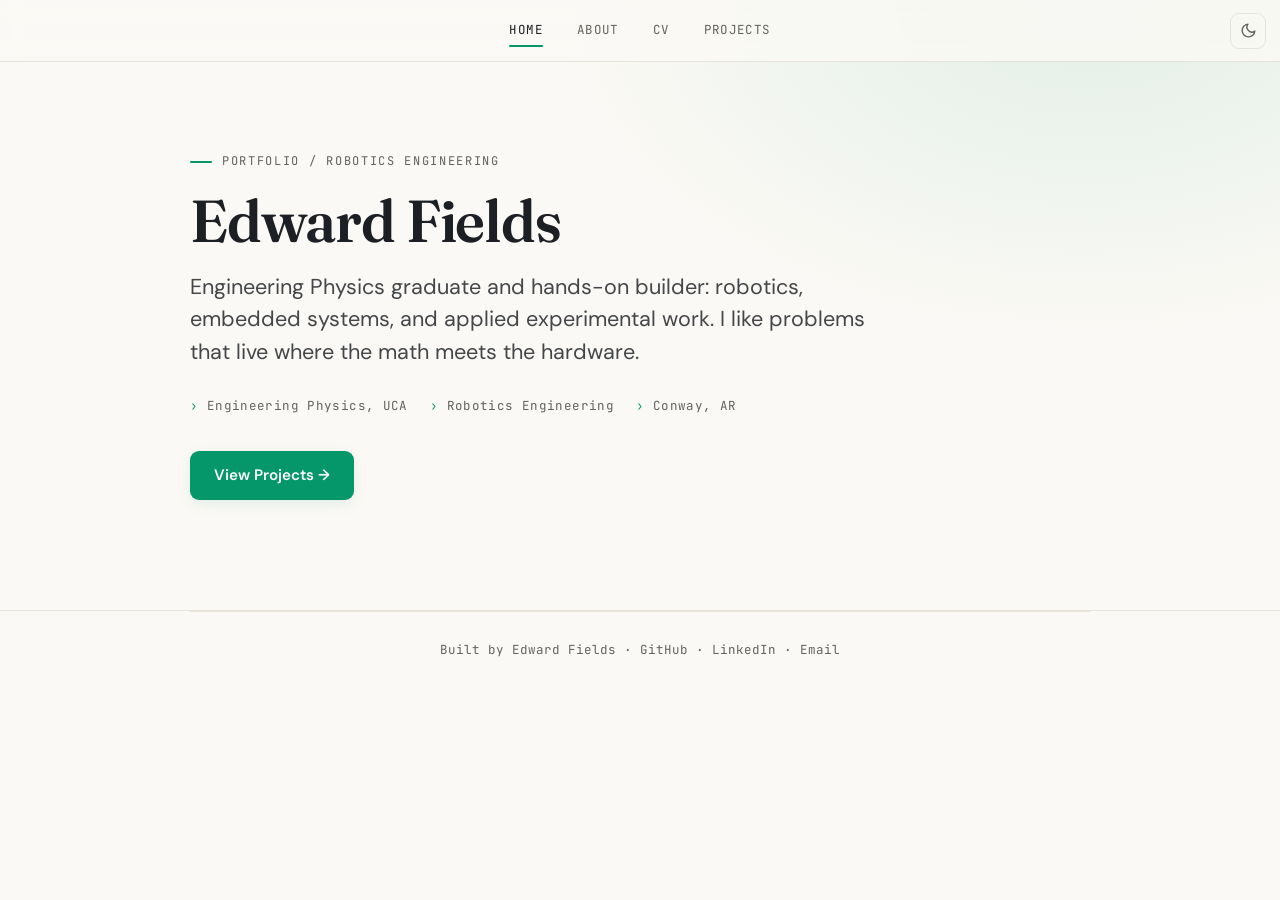
==== index.html @ 75e401c6 "Update index.html" ====
<!DOCTYPE html>
<html lang="en">
<head>
  <meta charset="UTF-8">
  <meta name="viewport" content="width=device-width, initial-scale=1.0">
  <title>Edward Fields — Robotics Engineer</title>
  <script>
    (function(){try{var s=localStorage.getItem('theme');var d=window.matchMedia&&matchMedia('(prefers-color-scheme:dark)').matches;document.documentElement.setAttribute('data-theme',s||(d?'dark':'light'));}catch(e){}})();
    function toggleTheme(){var el=document.documentElement;var n=el.getAttribute('data-theme')==='dark'?'light':'dark';el.setAttribute('data-theme',n);try{localStorage.setItem('theme',n);}catch(e){}}
  </script>
  <link rel="preconnect" href="https://fonts.googleapis.com">
  <link rel="preconnect" href="https://fonts.gstatic.com" crossorigin>
  <link href="https://fonts.googleapis.com/css2?family=DM+Sans:ital,opsz,wght@0,9..40,100..1000;1,9..40,100..1000&family=Fraunces:ital,opsz,wght@0,9..144,100..900;1,9..144,100..900&family=JetBrains+Mono:ital,wght@0,100..800;1,100..800&display=swap" rel="stylesheet">
  <link rel="stylesheet" href="style.css">
</head>
<body>
  <nav>
    <a href="index.html" class="active">Home</a>
    <a href="about.html">About</a>
    <a href="cv.html">CV</a>
    <a href="projects.html">Projects</a>
    <button class="theme-toggle" onclick="toggleTheme()" aria-label="Toggle dark mode" title="Toggle dark mode">
      <svg class="icon-moon" viewBox="0 0 24 24" fill="none" stroke="currentColor" stroke-width="2" stroke-linecap="round" stroke-linejoin="round"><path d="M21 12.79A9 9 0 1 1 11.21 3 7 7 0 0 0 21 12.79z"/></svg>
      <svg class="icon-sun" viewBox="0 0 24 24" fill="none" stroke="currentColor" stroke-width="2" stroke-linecap="round" stroke-linejoin="round"><circle cx="12" cy="12" r="4"/><path d="M12 2v2M12 20v2M4.93 4.93l1.41 1.41M17.66 17.66l1.41 1.41M2 12h2M20 12h2M6.34 17.66l-1.41 1.41M19.07 4.93l-1.41 1.41"/></svg>
    </button>
  </nav>

  <header class="hero">
    <div class="hero-inner">
      <p class="eyebrow">Portfolio / Robotics Engineering</p>
      <h1>Edward Fields</h1>
      <p class="lede">Engineering Physics graduate and hands-on builder: robotics,
      embedded systems, and applied experimental work. I like problems that live
      where the math meets the hardware.</p>
      <div class="spec-row">
        <span>Engineering Physics, UCA</span>
        <span>Robotics Engineering</span>
        <span>Conway, AR</span>
      </div>
      <a href="projects.html" class="btn">View Projects →</a>
    </div>
  </header>

  <footer>
    Built by Edward Fields · <a href="https://github.com/efieldsUCA" target="_blank" rel="noopener">GitHub</a>
                           · <a href="https://www.linkedin.com/in/edward-fields-895b80149/" target="_blank" rel="noopener">LinkedIn</a>
                           · <a href="mailto:edwardspike14@gmail.com">Email</a>
  </footer>
</body>
</html>
---- style.css ----
/* ============================================================
   Edward Fields — Portfolio
   Theme: Warm Editorial. Fraunces / DM Sans / JetBrains Mono.
   Warm paper + emerald. Light/dark via [data-theme] toggle.
   ============================================================ */

:root {
  --font-disp: "Fraunces", Georgia, "Times New Roman", serif;
  --font-body: "DM Sans", system-ui, -apple-system, "Segoe UI", sans-serif;
  --font-mono: "JetBrains Mono", ui-monospace, SFMono-Regular, Menlo, monospace;

  --nav-h: 62px;
  --wrap: 900px;

  /* Light theme (warm paper) */
  --bg:          #FBF9F5;
  --bg-elev:     #FFFFFF;
  --text:        #1C2024;
  --muted:       #63625E;
  --line:        #E8E3D8;
  --accent:      #059669;
  --accent-hov:  #047857;
  --accent-soft: rgba(5, 150, 105, 0.10);
  --accent-ring: rgba(5, 150, 105, 0.28);
  --shadow:      rgba(28, 32, 36, 0.07);
  --nav-bg:      rgba(251, 249, 245, 0.85);
}

:root[data-theme="dark"] {
  --bg:          #14161A;
  --bg-elev:     #1B1E23;
  --text:        #ECEEF0;
  --muted:       #9BA1A8;
  --line:        #2A2E35;
  --accent:      #10B981;
  --accent-hov:  #34D399;
  --accent-soft: rgba(16, 185, 129, 0.13);
  --accent-ring: rgba(16, 185, 129, 0.32);
  --shadow:      rgba(0, 0, 0, 0.45);
  --nav-bg:      rgba(20, 22, 26, 0.85);
}

* { box-sizing: border-box; margin: 0; padding: 0; }

html { scroll-behavior: smooth; }

body {
  font-family: var(--font-body);
  background: var(--bg);
  color: var(--text);
  line-height: 1.65;
  -webkit-font-smoothing: antialiased;
  transition: background-color .3s ease, color .3s ease;
}

a { color: var(--accent); text-decoration: none; }
a:hover { color: var(--accent-hov); }

/* ---------- Navigation ---------- */
nav {
  position: fixed; top: 0; left: 0; width: 100%;
  height: var(--nav-h);
  display: flex; align-items: center; justify-content: center;
  gap: 2px;
  background: var(--nav-bg);
  backdrop-filter: blur(10px);
  -webkit-backdrop-filter: blur(10px);
  border-bottom: 1px solid var(--line);
  z-index: 1000;
}
nav a {
  position: relative;
  font-family: var(--font-mono);
  font-size: 12.5px; letter-spacing: 0.03em; text-transform: uppercase;
  color: var(--muted);
  padding: 9px 16px; border-radius: 7px;
  transition: color .2s, background .2s;
}
nav a:hover { color: var(--text); background: var(--accent-soft); }
nav a.active { color: var(--text); }
nav a.active::after {
  content: ""; position: absolute; left: 16px; right: 16px; bottom: 3px;
  height: 2px; border-radius: 2px; background: var(--accent);
}

/* Dark-mode toggle button */
.theme-toggle {
  position: absolute; right: 14px; top: 50%; transform: translateY(-50%);
  width: 36px; height: 36px;
  display: inline-flex; align-items: center; justify-content: center;
  background: transparent; color: var(--muted);
  border: 1px solid var(--line); border-radius: 9px;
  cursor: pointer; transition: color .2s, border-color .2s, background .2s;
}
.theme-toggle:hover { color: var(--text); border-color: var(--accent-ring); background: var(--accent-soft); }
.theme-toggle svg { width: 17px; height: 17px; }
.theme-toggle .icon-sun { display: none; }
:root[data-theme="dark"] .theme-toggle .icon-sun  { display: block; }
:root[data-theme="dark"] .theme-toggle .icon-moon { display: none; }

/* ---------- Layout & headings ---------- */
main {
  max-width: var(--wrap); margin: 0 auto;
  padding: calc(var(--nav-h) + 56px) 24px 100px;
}

h1, h2, h3 {
  font-family: var(--font-disp);
  font-optical-sizing: auto;
  font-weight: 600; line-height: 1.1; letter-spacing: -0.02em;
}
h1 { font-size: clamp(2.5rem, 6.5vw, 3.7rem); }
h2 { font-size: clamp(1.6rem, 4vw, 2.2rem); margin-bottom: .35em; }
h3 { font-size: 1.3rem; margin-bottom: .4em; }
p  { color: var(--muted); }

.eyebrow {
  font-family: var(--font-mono);
  font-size: 12px; letter-spacing: 0.14em; text-transform: uppercase;
  color: var(--muted);
  display: flex; align-items: center; gap: 10px;
  margin-bottom: 16px;
}
.eyebrow::before { content: ""; width: 22px; height: 2px; background: var(--accent); border-radius: 2px; }

/* ---------- Hero (Home) ---------- */
.hero {
  position: relative; overflow: hidden;
  padding: calc(var(--nav-h) + 90px) 24px 110px;
  background:
    radial-gradient(60% 80% at 85% 0%, var(--accent-soft), transparent 70%),
    var(--bg);
  border-bottom: 1px solid var(--line);
}
.hero-inner { max-width: var(--wrap); margin: 0 auto; animation: rise .6s ease both; }
.hero h1 { margin-bottom: 18px; }
.lede {
  font-size: clamp(1.1rem, 2.4vw, 1.35rem);
  max-width: 48ch; color: var(--text); opacity: .82; line-height: 1.5;
}
.spec-row {
  display: flex; flex-wrap: wrap; gap: 8px 22px;
  font-family: var(--font-mono); font-size: 12.5px; letter-spacing: 0.03em;
  color: var(--muted); margin-top: 28px;
}
.spec-row span::before { content: "› "; color: var(--accent); }

.btn {
  display: inline-flex; align-items: center; gap: 8px;
  font-family: var(--font-body); font-weight: 600; font-size: 0.95rem;
  color: #fff; background: var(--accent);
  padding: 12px 24px; border-radius: 9px; margin-top: 34px;
  transition: background .2s, transform .1s, box-shadow .2s;
  box-shadow: 0 4px 14px var(--accent-soft);
}
.btn:hover { background: var(--accent-hov); color: #fff; transform: translateY(-2px); box-shadow: 0 8px 22px var(--accent-soft); }
.btn:active { transform: translateY(0); }

/* ---------- About ---------- */
.about-grid { display: grid; grid-template-columns: 220px 1fr; gap: 44px; align-items: start; }
.about-grid p + p { margin-top: 1em; }
.profile-img {
  width: 220px; height: 220px; object-fit: cover;
  border-radius: 14px; border: 1px solid var(--line);
  box-shadow: 0 10px 30px var(--shadow);
}

/* ---------- CV ---------- */
.section { padding: 36px 0; border-top: 1px solid var(--line); }
.section:first-of-type { border-top: none; padding-top: 8px; }
.cv-entry { margin-bottom: 30px; }
.cv-entry:last-child { margin-bottom: 0; }
.cv-entry .meta {
  font-family: var(--font-mono); font-size: 12px; letter-spacing: 0.04em;
  text-transform: uppercase; color: var(--muted);
}
.cv-entry .role { font-family: var(--font-disp); font-weight: 600; font-size: 1.18rem; margin: 4px 0 10px; }
.cv-entry ul { list-style: none; margin-top: 8px; }
.cv-entry li { position: relative; padding-left: 20px; margin-bottom: 6px; color: var(--muted); }
.cv-entry li::before { content: ""; position: absolute; left: 4px; top: 11px; width: 6px; height: 6px; border-radius: 50%; background: var(--accent); }

.honors { display: flex; flex-wrap: wrap; gap: 9px; margin-top: 12px; }
.honors span {
  font-family: var(--font-mono); font-size: 11.5px; letter-spacing: 0.02em;
  color: var(--accent);
  background: var(--accent-soft);
  border: 1px solid var(--accent-ring);
  padding: 6px 13px; border-radius: 999px; white-space: nowrap;
}

main > p > a { font-family: var(--font-mono); font-size: 0.9rem; }

/* ---------- Projects ---------- */
.project-grid { display: grid; grid-template-columns: repeat(2, 1fr); gap: 24px; margin-top: 10px; }
.project-card {
  display: flex; flex-direction: column;
  background: var(--bg-elev);
  border: 1px solid var(--line); border-radius: 16px; overflow: hidden;
  transition: border-color .2s, transform .18s, box-shadow .2s;
}
.project-card:hover {
  border-color: var(--accent-ring);
  transform: translateY(-4px);
  box-shadow: 0 14px 34px var(--shadow);
}
.project-img {
  width: 100%; aspect-ratio: 16 / 10; object-fit: cover;
  background: var(--accent-soft); border-bottom: 1px solid var(--line);
}
.project-body { display: flex; flex-direction: column; flex: 1; padding: 20px 20px 22px; }
.project-body .tag {
  font-family: var(--font-mono); font-size: 11px; letter-spacing: 0.06em;
  text-transform: uppercase; color: var(--muted); margin-bottom: 8px;
}
.project-body h3 { margin-bottom: 10px; }
.project-body p { font-size: 0.95rem; flex: 1; }
.project-links { display: flex; gap: 18px; margin-top: 16px; }
.project-links a {
  font-family: var(--font-mono); font-size: 0.85rem;
  border-bottom: 1px solid transparent; padding-bottom: 1px;
  transition: border-color .2s;
}
.project-links a:hover { border-color: var(--accent); }

/* ---------- Footer ---------- */
footer {
  max-width: var(--wrap); margin: 0 auto;
  border-top: 1px solid var(--line);
  padding: 28px 24px; text-align: center;
  font-family: var(--font-mono); font-size: 12.5px; color: var(--muted);
}
footer a { color: var(--muted); }
footer a:hover { color: var(--accent); }

/* ---------- Responsive ---------- */
@media (max-width: 680px) {
  nav { justify-content: flex-start; padding-left: 8px; gap: 0; }
  nav a { padding: 9px 11px; font-size: 11.5px; }
  .theme-toggle { right: 10px; width: 32px; height: 32px; }
  .about-grid { grid-template-columns: 1fr; gap: 26px; }
  .profile-img { width: 180px; height: 180px; }
  .project-grid { grid-template-columns: 1fr; }
}

@keyframes rise { from { opacity: 0; transform: translateY(16px); } to { opacity: 1; transform: none; } }

@media (prefers-reduced-motion: reduce) {
  *, *::before, *::after { animation: none !important; transition: none !important; scroll-behavior: auto; }
}
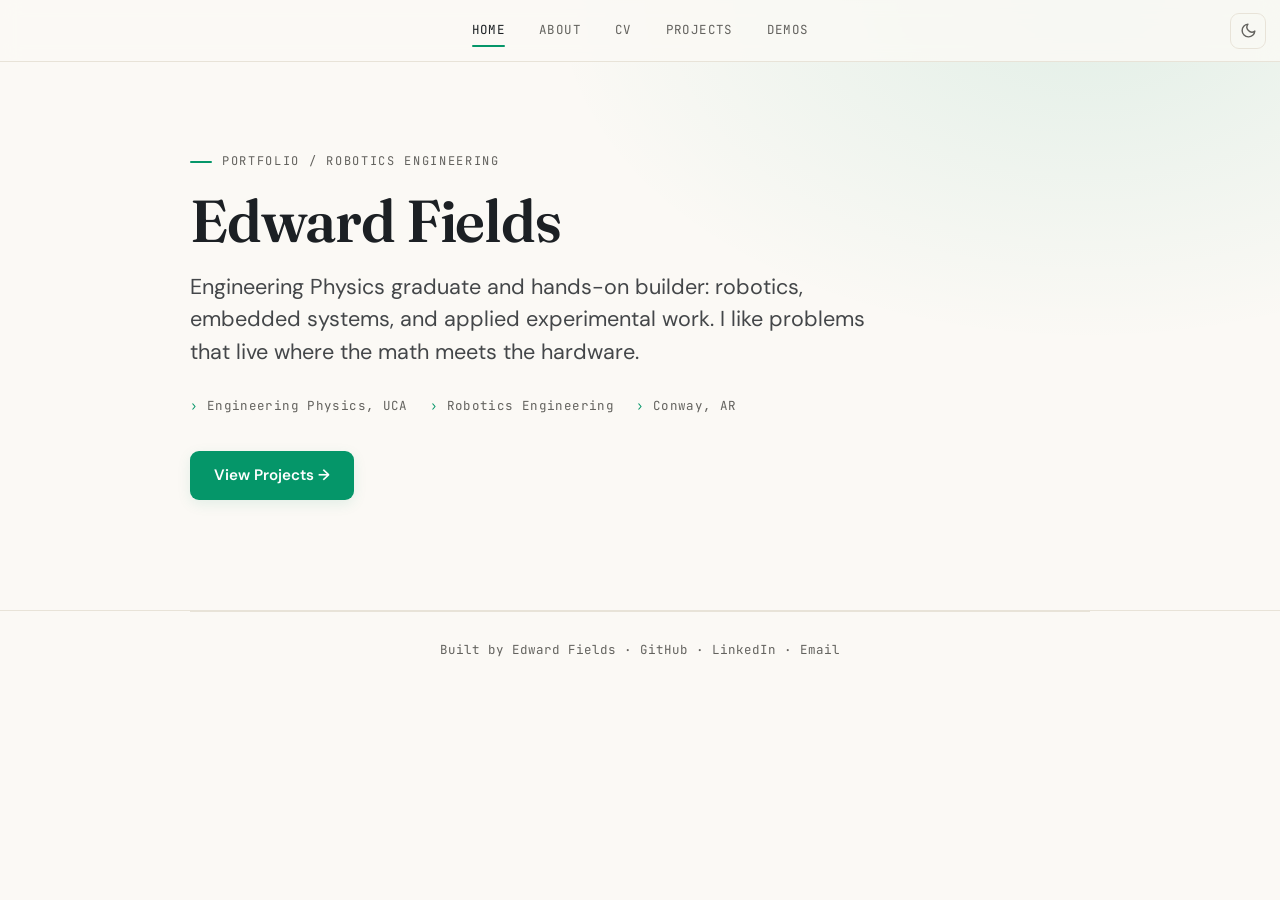
==== commit bf01c8e8: "Add 'Demos' link to navigation menu" ====
--- a/index.html
+++ b/index.html
@@ -19,6 +19,7 @@
     <a href="about.html">About</a>
     <a href="cv.html">CV</a>
     <a href="projects.html">Projects</a>
+    <a href="demos.html">Demos</a>
     <button class="theme-toggle" onclick="toggleTheme()" aria-label="Toggle dark mode" title="Toggle dark mode">
       <svg class="icon-moon" viewBox="0 0 24 24" fill="none" stroke="currentColor" stroke-width="2" stroke-linecap="round" stroke-linejoin="round"><path d="M21 12.79A9 9 0 1 1 11.21 3 7 7 0 0 0 21 12.79z"/></svg>
       <svg class="icon-sun" viewBox="0 0 24 24" fill="none" stroke="currentColor" stroke-width="2" stroke-linecap="round" stroke-linejoin="round"><circle cx="12" cy="12" r="4"/><path d="M12 2v2M12 20v2M4.93 4.93l1.41 1.41M17.66 17.66l1.41 1.41M2 12h2M20 12h2M6.34 17.66l-1.41 1.41M19.07 4.93l-1.41 1.41"/></svg>
--- a/style.css
+++ b/style.css
@@ -247,3 +247,22 @@
 @media (prefers-reduced-motion: reduce) {
   *, *::before, *::after { animation: none !important; transition: none !important; scroll-behavior: auto; }
 }
+
+/* ---------- Embedded video ---------- */
+/* In-card video: replaces the thumbnail image at the top of a project card */
+.card-video {
+  display: block; width: 100%; aspect-ratio: 16 / 9;
+  border: 0; border-bottom: 1px solid var(--line); background: #000;
+}
+
+/* Standalone video block (Demos page) */
+.demos-intro { color: var(--muted); margin: -4px 0 8px; max-width: 60ch; }
+.demo { padding: 36px 0; border-top: 1px solid var(--line); scroll-margin-top: calc(var(--nav-h) + 20px); }
+.demo:first-of-type { border-top: none; padding-top: 10px; }
+.demo .tag { font-family: var(--font-mono); font-size: 11px; letter-spacing: 0.06em; text-transform: uppercase; color: var(--muted); margin-bottom: 6px; }
+.demo h3 { margin-bottom: 16px; }
+.video-embed { position: relative; width: 100%; aspect-ratio: 16 / 9; border-radius: 12px; overflow: hidden; border: 1px solid var(--line); background: #000; box-shadow: 0 10px 30px var(--shadow); }
+.video-embed iframe { position: absolute; inset: 0; width: 100%; height: 100%; border: 0; }
+.demo p { margin-top: 16px; }
+.demo-back { margin-top: 12px; }
+.demo-back a { font-family: var(--font-mono); font-size: 0.85rem; }
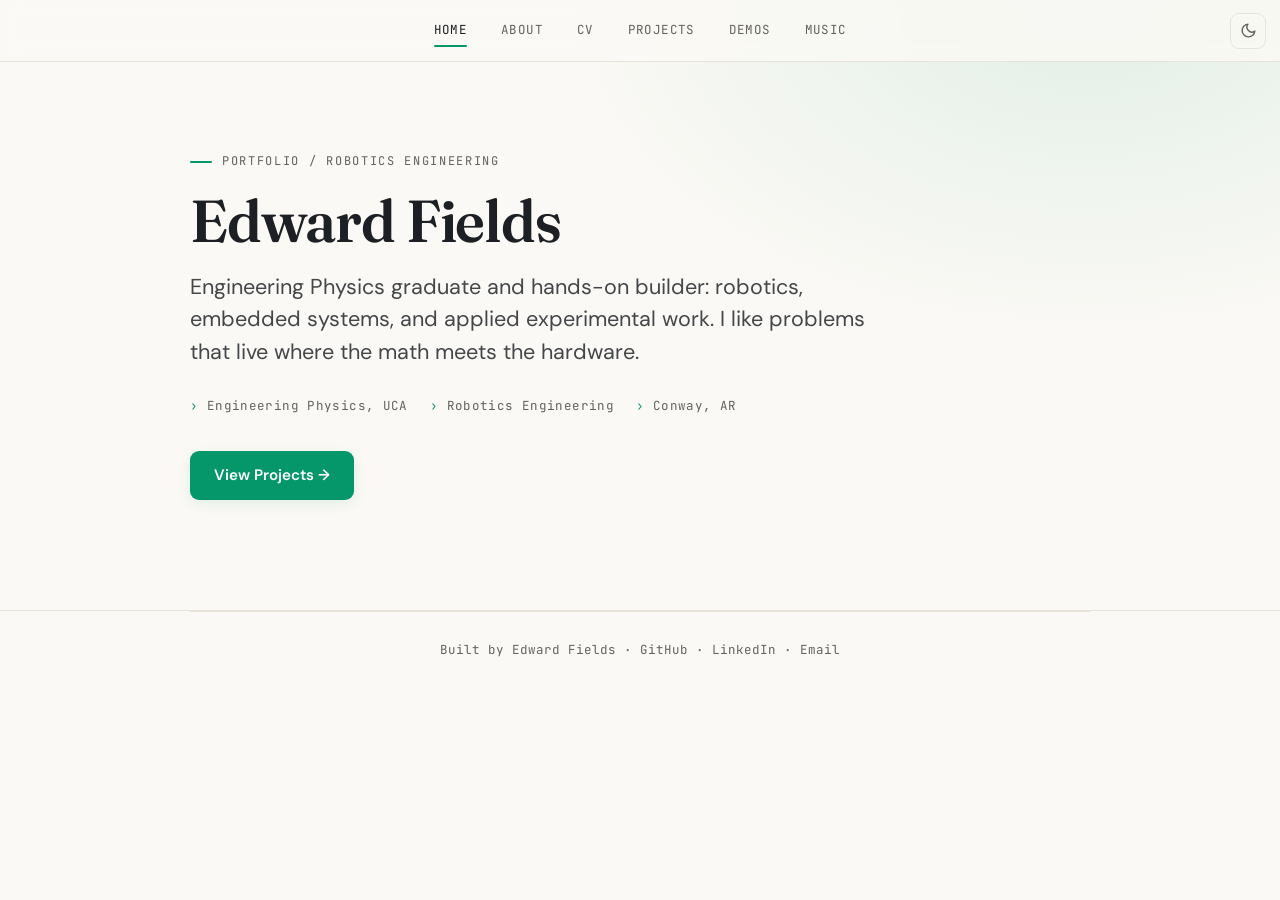
==== commit 3e5249af: "Update index.html" ====
--- a/index.html
+++ b/index.html
@@ -20,6 +20,7 @@
     <a href="cv.html">CV</a>
     <a href="projects.html">Projects</a>
     <a href="demos.html">Demos</a>
+    <a href="music.html">Music</a>
     <button class="theme-toggle" onclick="toggleTheme()" aria-label="Toggle dark mode" title="Toggle dark mode">
       <svg class="icon-moon" viewBox="0 0 24 24" fill="none" stroke="currentColor" stroke-width="2" stroke-linecap="round" stroke-linejoin="round"><path d="M21 12.79A9 9 0 1 1 11.21 3 7 7 0 0 0 21 12.79z"/></svg>
       <svg class="icon-sun" viewBox="0 0 24 24" fill="none" stroke="currentColor" stroke-width="2" stroke-linecap="round" stroke-linejoin="round"><circle cx="12" cy="12" r="4"/><path d="M12 2v2M12 20v2M4.93 4.93l1.41 1.41M17.66 17.66l1.41 1.41M2 12h2M20 12h2M6.34 17.66l-1.41 1.41M19.07 4.93l-1.41 1.41"/></svg>
--- a/style.css
+++ b/style.css
@@ -248,21 +248,30 @@
   *, *::before, *::after { animation: none !important; transition: none !important; scroll-behavior: auto; }
 }
 
-/* ---------- Embedded video ---------- */
-/* In-card video: replaces the thumbnail image at the top of a project card */
-.card-video {
-  display: block; width: 100%; aspect-ratio: 16 / 9;
-  border: 0; border-bottom: 1px solid var(--line); background: #000;
-}
-
-/* Standalone video block (Demos page) */
+/* ---------- Video (click-to-play with custom thumbnail) ---------- */
+.yt-facade { position: relative; width: 100%; aspect-ratio: 16 / 9; overflow: hidden; cursor: pointer; background: #000; }
+.yt-facade img { position: absolute; inset: 0; width: 100%; height: 100%; object-fit: cover; display: block; }
+.yt-facade iframe { position: absolute; inset: 0; width: 100%; height: 100%; border: 0; }
+.yt-facade .yt-play {
+  position: absolute; left: 50%; top: 50%; transform: translate(-50%, -50%);
+  width: 68px; height: 48px; border: 0; border-radius: 14px;
+  background: rgba(18, 18, 18, 0.72);
+  display: flex; align-items: center; justify-content: center; cursor: pointer;
+  transition: background .2s, transform .2s;
+}
+.yt-facade:hover .yt-play { background: #e50914; transform: translate(-50%, -50%) scale(1.06); }
+.yt-facade .yt-play svg { width: 26px; height: 26px; fill: #fff; }
+.card-facade { border-bottom: 1px solid var(--line); }   /* top of a project card */
+.demos-facade { border-radius: 12px; border: 1px solid var(--line); box-shadow: 0 10px 30px var(--shadow); }
+
+/* ---------- Demos page ---------- */
 .demos-intro { color: var(--muted); margin: -4px 0 8px; max-width: 60ch; }
 .demo { padding: 36px 0; border-top: 1px solid var(--line); scroll-margin-top: calc(var(--nav-h) + 20px); }
 .demo:first-of-type { border-top: none; padding-top: 10px; }
 .demo .tag { font-family: var(--font-mono); font-size: 11px; letter-spacing: 0.06em; text-transform: uppercase; color: var(--muted); margin-bottom: 6px; }
 .demo h3 { margin-bottom: 16px; }
-.video-embed { position: relative; width: 100%; aspect-ratio: 16 / 9; border-radius: 12px; overflow: hidden; border: 1px solid var(--line); background: #000; box-shadow: 0 10px 30px var(--shadow); }
-.video-embed iframe { position: absolute; inset: 0; width: 100%; height: 100%; border: 0; }
 .demo p { margin-top: 16px; }
 .demo-back { margin-top: 12px; }
 .demo-back a { font-family: var(--font-mono); font-size: 0.85rem; }
+.demo-multi { display: grid; gap: 20px; }
+.demo-cap { font-family: var(--font-mono); font-size: 11px; letter-spacing: 0.05em; text-transform: uppercase; color: var(--muted); margin: 8px 0 -4px; }
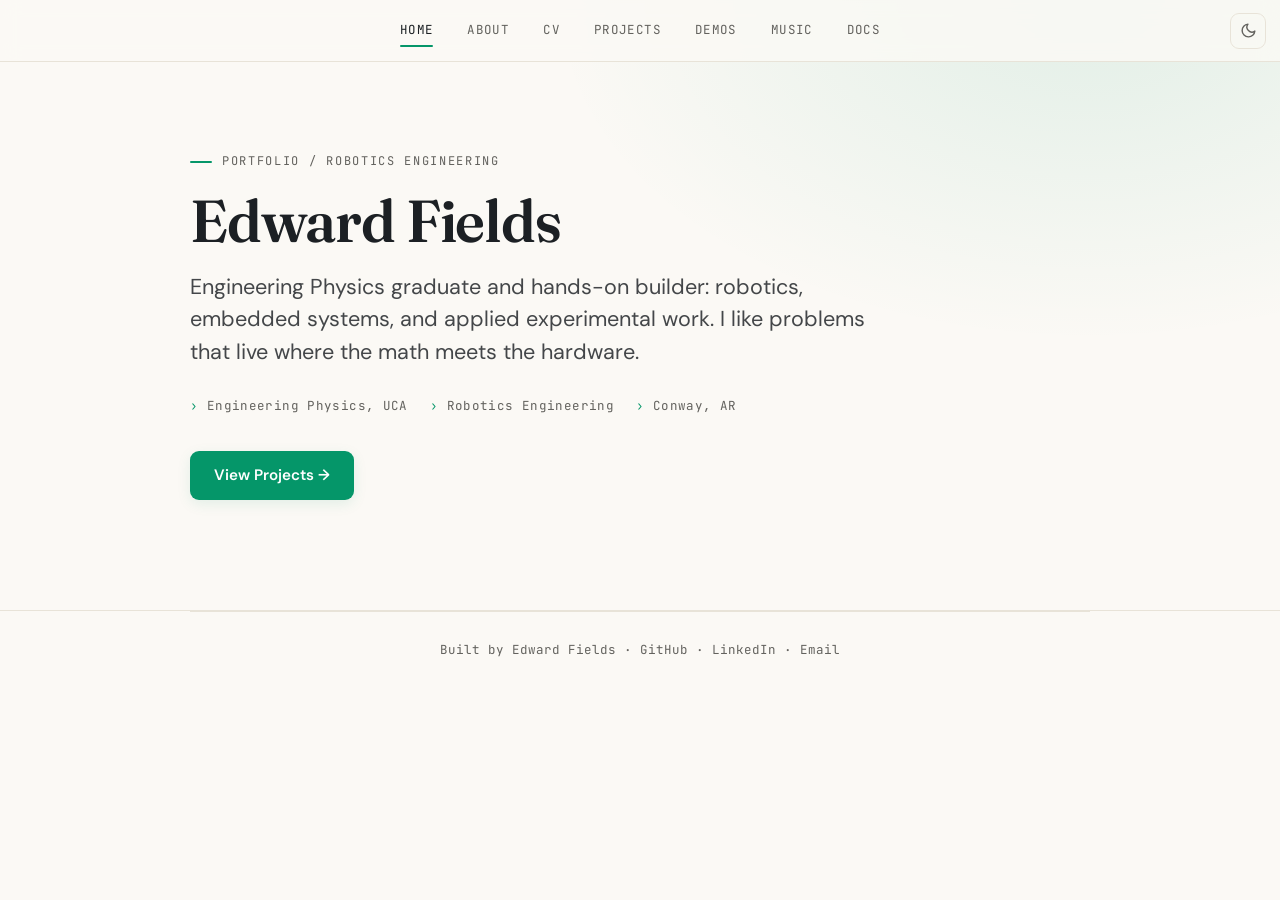
==== commit 8fd7c750: "Update index.html" ====
--- a/index.html
+++ b/index.html
@@ -4,6 +4,12 @@
   <meta charset="UTF-8">
   <meta name="viewport" content="width=device-width, initial-scale=1.0">
   <title>Edward Fields — Robotics Engineer</title>
+<meta property="og:type" content="website">
+  <meta property="og:title" content="Edward Fields — Robotics Engineer">
+  <meta property="og:description" content="Engineering Physics graduate building robotics, embedded systems, and applied experimental projects.">
+  <meta property="og:image" content="https://efieldsuca.github.io/share-card.png">
+  <meta property="og:url" content="https://efieldsuca.github.io/">
+  <meta name="twitter:card" content="summary_large_image">
   <script>
     (function(){try{var s=localStorage.getItem('theme');var d=window.matchMedia&&matchMedia('(prefers-color-scheme:dark)').matches;document.documentElement.setAttribute('data-theme',s||(d?'dark':'light'));}catch(e){}})();
     function toggleTheme(){var el=document.documentElement;var n=el.getAttribute('data-theme')==='dark'?'light':'dark';el.setAttribute('data-theme',n);try{localStorage.setItem('theme',n);}catch(e){}}
@@ -21,6 +27,7 @@
     <a href="projects.html">Projects</a>
     <a href="demos.html">Demos</a>
     <a href="music.html">Music</a>
+    <a href="documentation.html">Docs</a>
     <button class="theme-toggle" onclick="toggleTheme()" aria-label="Toggle dark mode" title="Toggle dark mode">
       <svg class="icon-moon" viewBox="0 0 24 24" fill="none" stroke="currentColor" stroke-width="2" stroke-linecap="round" stroke-linejoin="round"><path d="M21 12.79A9 9 0 1 1 11.21 3 7 7 0 0 0 21 12.79z"/></svg>
       <svg class="icon-sun" viewBox="0 0 24 24" fill="none" stroke="currentColor" stroke-width="2" stroke-linecap="round" stroke-linejoin="round"><circle cx="12" cy="12" r="4"/><path d="M12 2v2M12 20v2M4.93 4.93l1.41 1.41M17.66 17.66l1.41 1.41M2 12h2M20 12h2M6.34 17.66l-1.41 1.41M19.07 4.93l-1.41 1.41"/></svg>
--- a/style.css
+++ b/style.css
@@ -157,10 +157,10 @@
 .btn:active { transform: translateY(0); }
 
 /* ---------- About ---------- */
-.about-grid { display: grid; grid-template-columns: 220px 1fr; gap: 44px; align-items: start; }
+.about-grid { display: grid; grid-template-columns: 260px 1fr; gap: 44px; align-items: start; }
 .about-grid p + p { margin-top: 1em; }
 .profile-img {
-  width: 220px; height: 220px; object-fit: cover;
+  width: 260px; height: 260px; object-fit: cover;
   border-radius: 14px; border: 1px solid var(--line);
   box-shadow: 0 10px 30px var(--shadow);
 }
@@ -234,9 +234,10 @@
 
 /* ---------- Responsive ---------- */
 @media (max-width: 680px) {
-  nav { justify-content: flex-start; padding-left: 8px; gap: 0; }
-  nav a { padding: 9px 11px; font-size: 11.5px; }
-  .theme-toggle { right: 10px; width: 32px; height: 32px; }
+  nav { justify-content: flex-start; gap: 0; padding: 0 46px 0 6px; overflow-x: auto; scrollbar-width: none; }
+  nav::-webkit-scrollbar { display: none; }
+  nav a { padding: 9px 11px; font-size: 11.5px; white-space: nowrap; flex: 0 0 auto; }
+  .theme-toggle { position: fixed; top: 15px; right: 8px; transform: none; width: 32px; height: 32px; z-index: 1001; }
   .about-grid { grid-template-columns: 1fr; gap: 26px; }
   .profile-img { width: 180px; height: 180px; }
   .project-grid { grid-template-columns: 1fr; }
@@ -275,3 +276,12 @@
 .demo-back a { font-family: var(--font-mono); font-size: 0.85rem; }
 .demo-multi { display: grid; gap: 20px; }
 .demo-cap { font-family: var(--font-mono); font-size: 11px; letter-spacing: 0.05em; text-transform: uppercase; color: var(--muted); margin: 8px 0 -4px; }
+
+/* ---------- Documentation page ---------- */
+.doc-gallery { display: grid; grid-template-columns: repeat(auto-fit, minmax(240px, 1fr)); gap: 16px; margin: 18px 0 8px; }
+.doc-figure { margin: 0; }
+.doc-img { width: 100%; border-radius: 10px; border: 1px solid var(--line); box-shadow: 0 6px 20px var(--shadow); background: var(--bg-elev); display: block; }
+.doc-figure figcaption { font-family: var(--font-mono); font-size: 11px; letter-spacing: 0.05em; text-transform: uppercase; color: var(--muted); margin-top: 8px; }
+.doc-note { color: var(--muted); font-style: italic; margin-top: 6px; }
+.doc-links { margin-top: 12px; }
+.doc-links a { font-family: var(--font-mono); font-size: 0.85rem; }
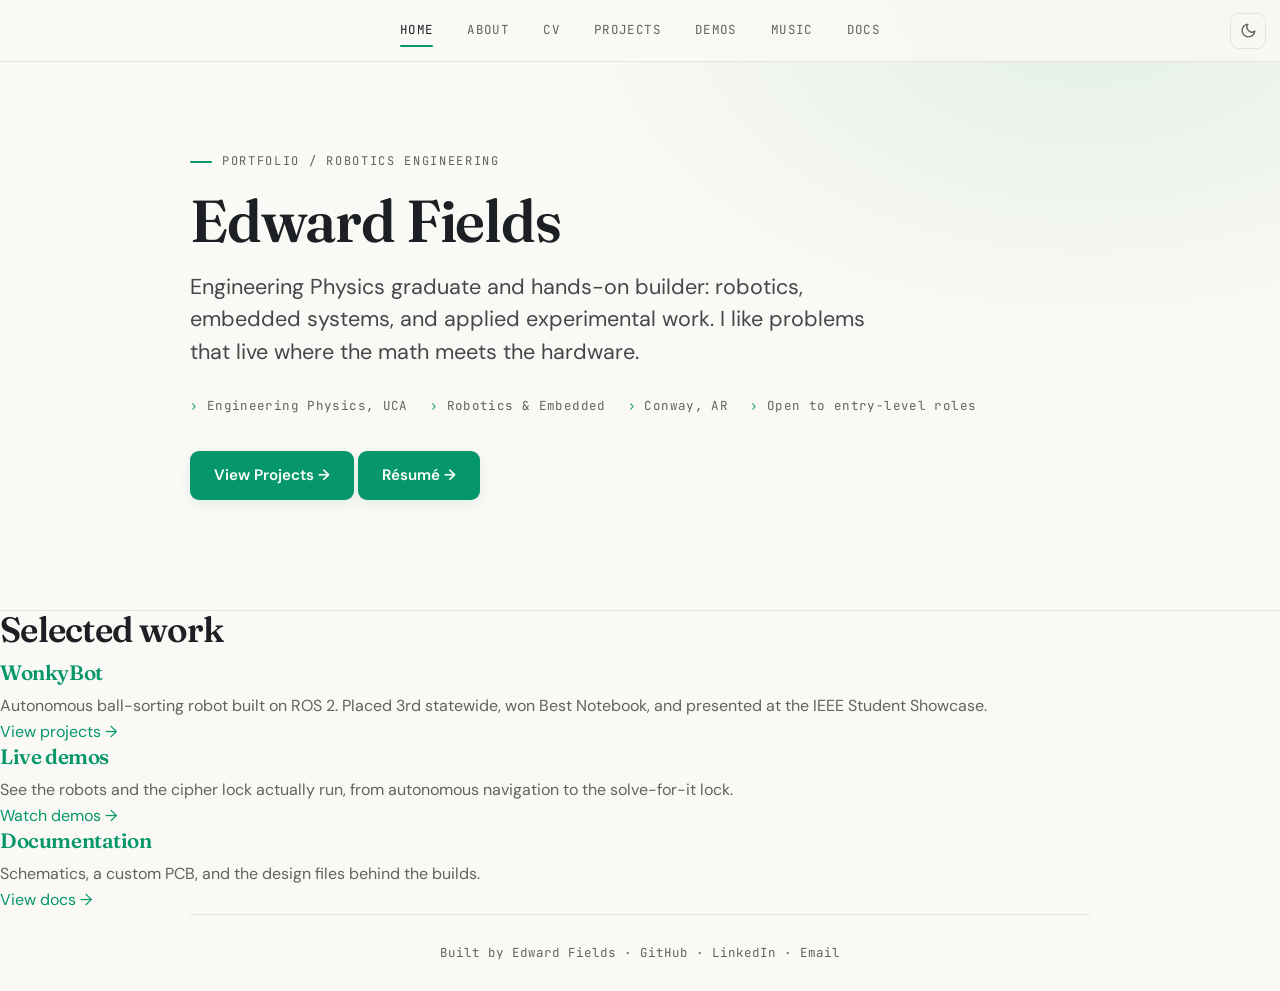
==== commit e7850458: "Update index.html" ====
--- a/index.html
+++ b/index.html
@@ -4,7 +4,7 @@
   <meta charset="UTF-8">
   <meta name="viewport" content="width=device-width, initial-scale=1.0">
   <title>Edward Fields — Robotics Engineer</title>
-<meta property="og:type" content="website">
+  <meta property="og:type" content="website">
   <meta property="og:title" content="Edward Fields — Robotics Engineer">
   <meta property="og:description" content="Engineering Physics graduate building robotics, embedded systems, and applied experimental projects.">
   <meta property="og:image" content="https://efieldsuca.github.io/share-card.png">
@@ -43,12 +43,39 @@
       where the math meets the hardware.</p>
       <div class="spec-row">
         <span>Engineering Physics, UCA</span>
-        <span>Robotics Engineering</span>
+        <span>Robotics &amp; Embedded</span>
         <span>Conway, AR</span>
+        <span>Open to entry-level roles</span>
       </div>
-      <a href="projects.html" class="btn">View Projects →</a>
+      <div class="hero-ctas">
+        <a href="projects.html" class="btn">View Projects →</a>
+        <a href="resume.pdf" target="_blank" rel="noopener" class="btn btn-secondary">Résumé →</a>
+      </div>
     </div>
   </header>
+
+  <section class="home-featured">
+    <h2>Selected work</h2>
+    <div class="home-cards">
+      <a class="home-card" href="projects.html">
+        <h3>WonkyBot</h3>
+        <p>Autonomous ball-sorting robot built on ROS 2. Placed 3rd statewide, won Best
+        Notebook, and presented at the IEEE Student Showcase.</p>
+        <span class="home-card-go">View projects →</span>
+      </a>
+      <a class="home-card" href="demos.html">
+        <h3>Live demos</h3>
+        <p>See the robots and the cipher lock actually run, from autonomous navigation to the
+        solve-for-it lock.</p>
+        <span class="home-card-go">Watch demos →</span>
+      </a>
+      <a class="home-card" href="documentation.html">
+        <h3>Documentation</h3>
+        <p>Schematics, a custom PCB, and the design files behind the builds.</p>
+        <span class="home-card-go">View docs →</span>
+      </a>
+    </div>
+  </section>
 
   <footer>
     Built by Edward Fields · <a href="https://github.com/efieldsUCA" target="_blank" rel="noopener">GitHub</a>
--- a/style.css
+++ b/style.css
@@ -157,10 +157,10 @@
 .btn:active { transform: translateY(0); }
 
 /* ---------- About ---------- */
-.about-grid { display: grid; grid-template-columns: 260px 1fr; gap: 44px; align-items: start; }
+.about-grid { display: grid; grid-template-columns: 320px 1fr; gap: 44px; align-items: start; }
 .about-grid p + p { margin-top: 1em; }
 .profile-img {
-  width: 260px; height: 260px; object-fit: cover;
+  width: 320px; height: 320px; object-fit: cover;
   border-radius: 14px; border: 1px solid var(--line);
   box-shadow: 0 10px 30px var(--shadow);
 }
@@ -285,3 +285,22 @@
 .doc-note { color: var(--muted); font-style: italic; margin-top: 6px; }
 .doc-links { margin-top: 12px; }
 .doc-links a { font-family: var(--font-mono); font-size: 0.85rem; }
+
+/* ---------- About sidebar ---------- */
+.about-side { display: flex; flex-direction: column; gap: 18px; }
+.about-facts { border: 1px solid var(--line); border-radius: 12px; padding: 16px 18px; background: var(--bg-elev); }
+.about-facts .fact { display: flex; flex-direction: column; gap: 2px; margin-bottom: 12px; }
+.about-facts .fact-k { font-family: var(--font-mono); font-size: 10.5px; letter-spacing: 0.08em; text-transform: uppercase; color: var(--muted); }
+.about-facts .fact-v { font-size: 0.92rem; color: var(--text); }
+.side-label { display: block; font-family: var(--font-mono); font-size: 10.5px; letter-spacing: 0.08em; text-transform: uppercase; color: var(--muted); margin-bottom: 9px; }
+.about-skills { margin-top: 14px; padding-top: 14px; border-top: 1px solid var(--line); }
+.pill-group { display: flex; flex-wrap: wrap; gap: 8px; }
+.pill, .about-links a {
+  font-family: var(--font-mono); font-size: 11.5px; letter-spacing: 0.02em;
+  color: var(--accent); background: var(--accent-soft);
+  border: 1px solid var(--accent-ring);
+  padding: 6px 12px; border-radius: 999px; white-space: nowrap;
+}
+.about-links { display: flex; flex-wrap: wrap; gap: 8px; margin-top: 14px; padding-top: 14px; border-top: 1px solid var(--line); }
+.about-links a { transition: background .2s, transform .1s; }
+.about-links a:hover { background: var(--accent-ring); transform: translateY(-1px); }
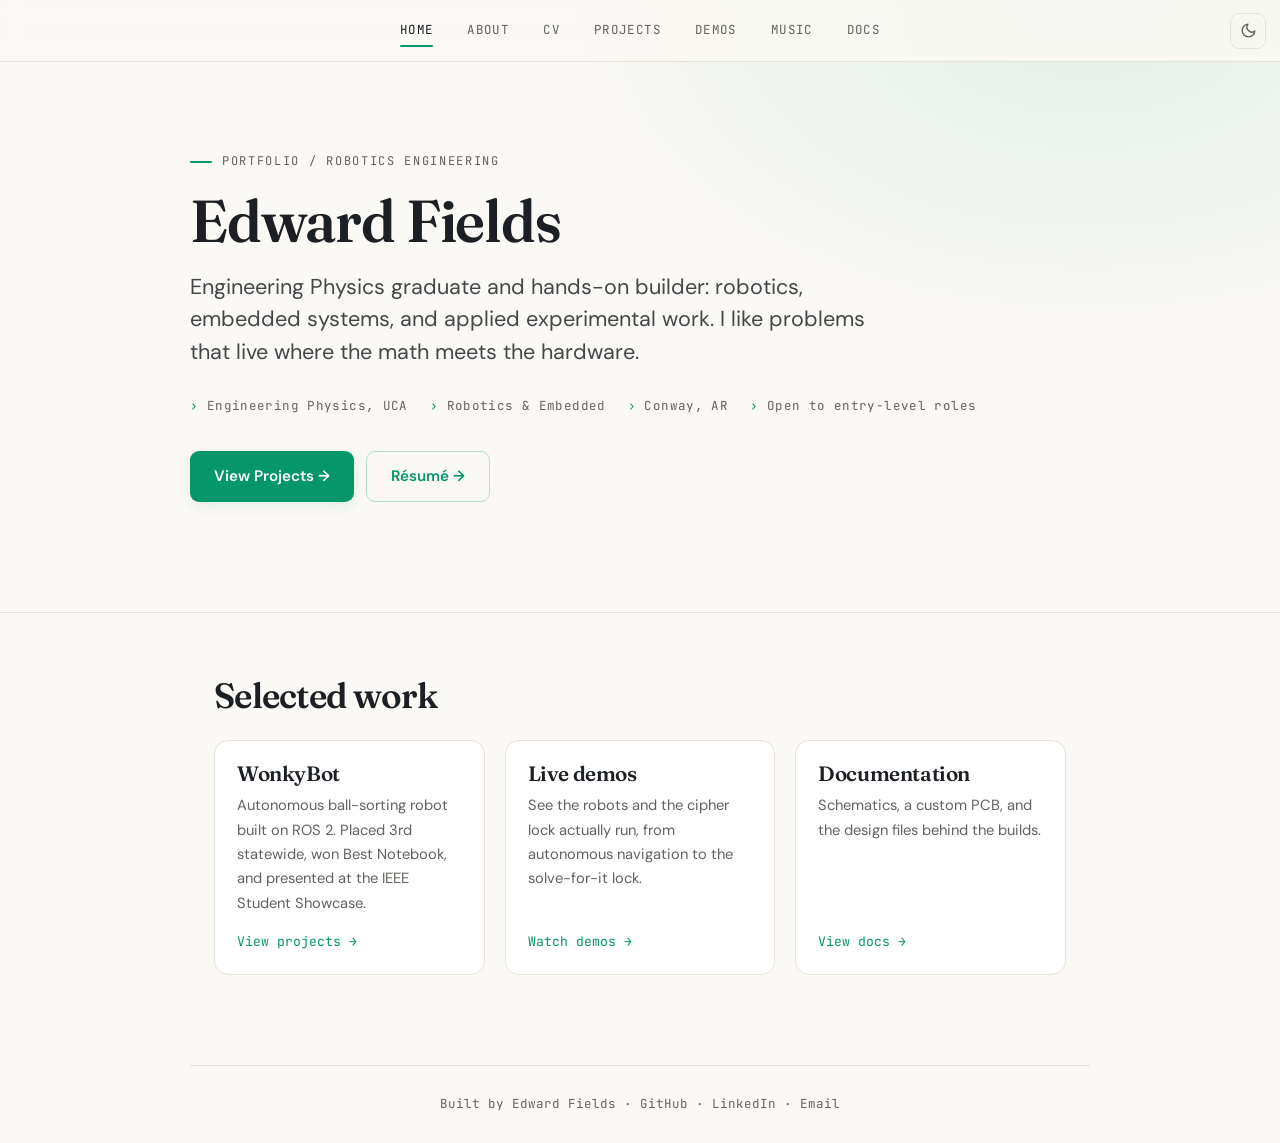
==== commit 6c23339b: "Update index.html" ====
--- a/index.html
+++ b/index.html
@@ -3,7 +3,7 @@
 <head>
   <meta charset="UTF-8">
   <meta name="viewport" content="width=device-width, initial-scale=1.0">
-  <title>Edward Fields — Robotics Engineer</title>
+  <title>Edward Fields — Aspiring Robotics Engineer</title>
   <meta property="og:type" content="website">
   <meta property="og:title" content="Edward Fields — Robotics Engineer">
   <meta property="og:description" content="Engineering Physics graduate building robotics, embedded systems, and applied experimental projects.">
--- a/style.css
+++ b/style.css
@@ -304,3 +304,24 @@
 .about-links { display: flex; flex-wrap: wrap; gap: 8px; margin-top: 14px; padding-top: 14px; border-top: 1px solid var(--line); }
 .about-links a { transition: background .2s, transform .1s; }
 .about-links a:hover { background: var(--accent-ring); transform: translateY(-1px); }
+
+/* ---------- Home: CTAs + featured ---------- */
+.hero-ctas { display: flex; flex-wrap: wrap; gap: 12px; margin-top: 34px; }
+.hero-ctas .btn { margin-top: 0; }
+.btn-secondary { background: transparent; color: var(--accent); border: 1px solid var(--accent-ring); box-shadow: none; }
+.btn-secondary:hover { background: var(--accent-soft); color: var(--accent-hov); box-shadow: none; }
+
+.home-featured { max-width: var(--wrap); margin: 0 auto; padding: 64px 24px 90px; }
+.home-featured h2 { margin-bottom: 24px; }
+.home-cards { display: grid; grid-template-columns: repeat(3, 1fr); gap: 20px; }
+.home-card {
+  display: flex; flex-direction: column;
+  background: var(--bg-elev); border: 1px solid var(--line); border-radius: 14px;
+  padding: 22px; color: var(--text);
+  transition: border-color .2s, transform .18s, box-shadow .2s;
+}
+.home-card:hover { border-color: var(--accent-ring); transform: translateY(-4px); box-shadow: 0 14px 34px var(--shadow); color: var(--text); }
+.home-card h3 { margin-bottom: 8px; }
+.home-card p { font-size: 0.92rem; flex: 1; }
+.home-card-go { font-family: var(--font-mono); font-size: 0.82rem; color: var(--accent); margin-top: 16px; }
+@media (max-width: 680px) { .home-cards { grid-template-columns: 1fr; } }
